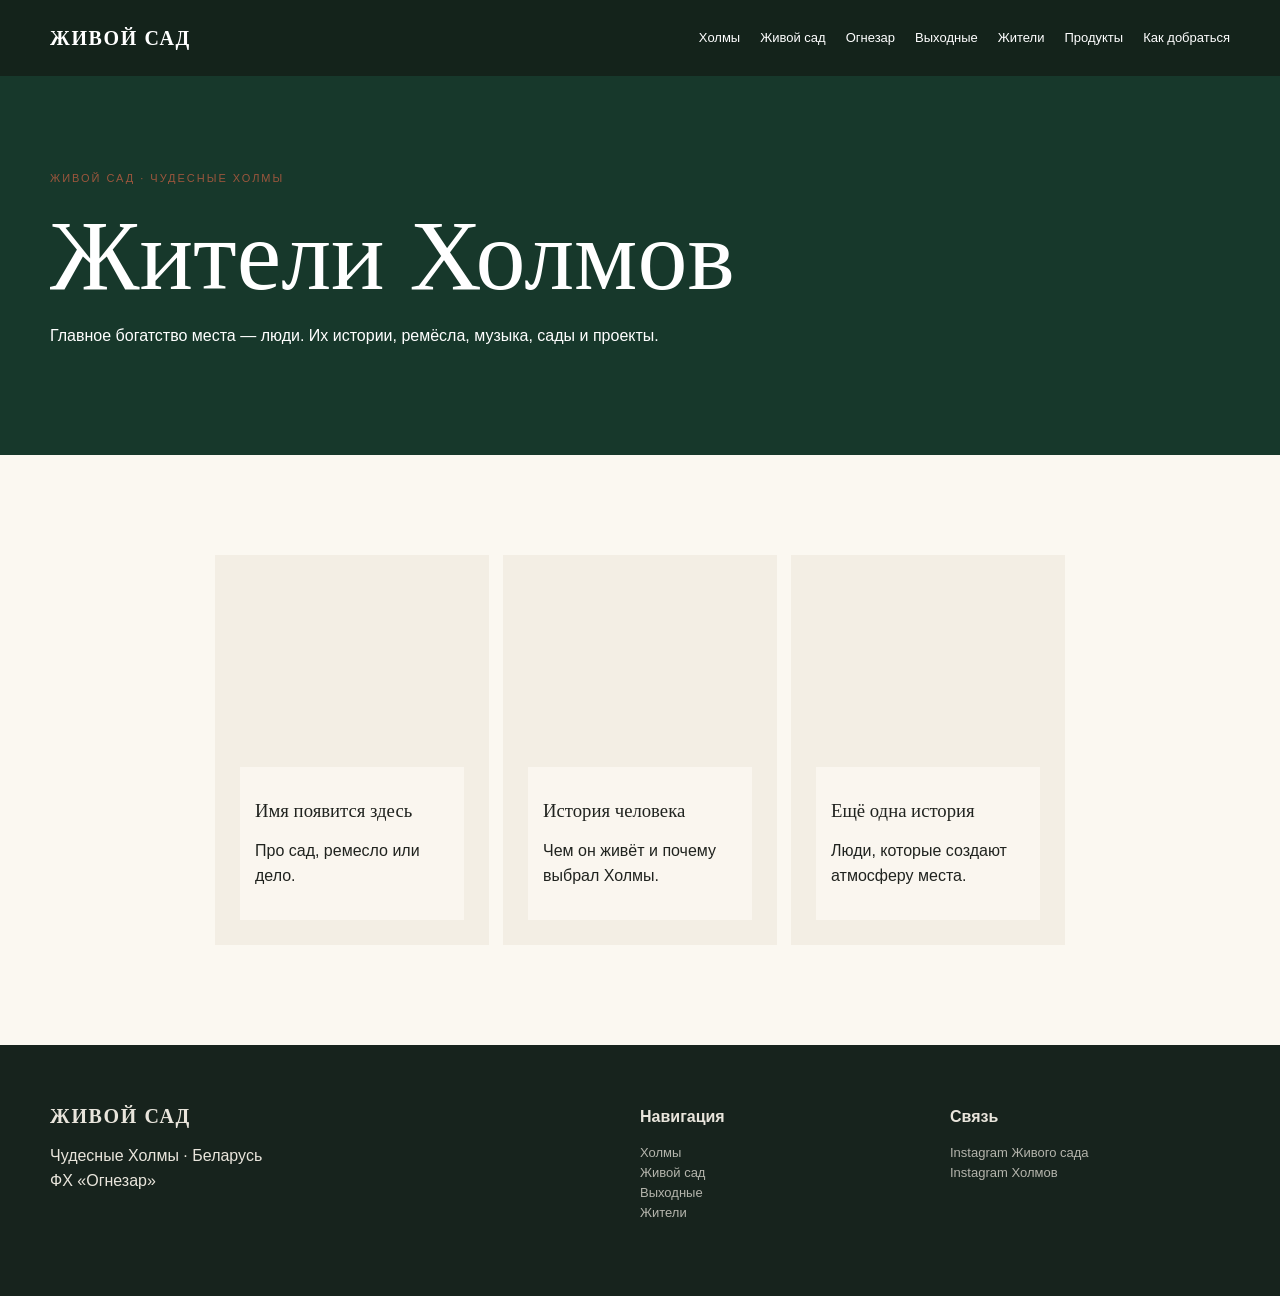
==== pages/people.html @ 3ed0517e "Add files via upload" ====
<!doctype html><html lang="ru"><head><meta charset="utf-8"><meta name="viewport" content="width=device-width,initial-scale=1"><title>Жители Холмов — Живой сад</title><link rel="stylesheet" href="../styles.css"></head><body><header class="site-header"><div class="container nav"><a class="brand" href="../index.html">ЖИВОЙ САД</a>
<nav class="navlinks"><a href="../pages/holmy.html">Холмы</a><a href="../pages/sad.html">Живой сад</a><a href="../pages/ognezar.html">Огнезар</a><a href="../pages/weekend.html">Выходные</a><a href="../pages/people.html">Жители</a><a href="../pages/products.html">Продукты</a><a href="../pages/contacts.html">Как добраться</a></nav><span class="menu">МЕНЮ</span></div></header><main><section class="page-hero"><div class="container"><div class="kicker">Живой сад · Чудесные Холмы</div><h1>Жители Холмов</h1><p>Главное богатство места — люди. Их истории, ремёсла, музыка, сады и проекты.</p></div></section><section><div class="container content"><div class="people"><article class="person" style="background-image:url(../img/people-1.jpg)"><div><h3>Имя появится здесь</h3><p>Про сад, ремесло или дело.</p></div></article><article class="person" style="background-image:url(../img/people-2.jpg)"><div><h3>История человека</h3><p>Чем он живёт и почему выбрал Холмы.</p></div></article><article class="person" style="background-image:url(../img/people-3.jpg)"><div><h3>Ещё одна история</h3><p>Люди, которые создают атмосферу места.</p></div></article></div></div></section></main><footer class="site-footer"><div class="container footergrid"><div><div class="brand">ЖИВОЙ САД</div><p>Чудесные Холмы · Беларусь<br>ФХ «Огнезар»</p></div><div><b>Навигация</b><p class="small"><a href="../pages/holmy.html">Холмы</a><br><a href="../pages/sad.html">Живой сад</a><br><a href="../pages/weekend.html">Выходные</a><br><a href="../pages/people.html">Жители</a></p></div><div><b>Связь</b><p class="small"><a href="https://www.instagram.com/zhyvy.sad/">Instagram Живого сада</a><br><a href="https://www.instagram.com/chudesnye.holmy/">Instagram Холмов</a></p></div></div></footer></body></html>
---- styles.css ----
:root{--paper:#fbf8f1;--cream:#f3eee4;--ink:#20231f;--green:#17382b;--line:#d8d0c1;--accent:#9b563d}
*{box-sizing:border-box}html{scroll-behavior:smooth}body{margin:0;background:var(--paper);color:var(--ink);font-family:Arial,sans-serif;line-height:1.55}h1,h2,h3{font-family:Georgia,serif;font-weight:400;line-height:1.05}a{color:inherit;text-decoration:none}.container{width:min(1180px,calc(100% - 40px));margin:auto}
.site-header{position:fixed;z-index:20;top:0;left:0;right:0;background:rgba(20,31,25,.82);backdrop-filter:blur(12px);color:white}.nav{height:76px;display:flex;align-items:center;gap:28px}.brand{font:700 20px Georgia,serif;letter-spacing:.08em;margin-right:auto}.navlinks{display:flex;gap:20px;font-size:13px}.navlinks a:hover{opacity:.7}.menu{display:none}
.hero{min-height:92vh;display:flex;align-items:end;padding:150px 0 70px;background:linear-gradient(180deg,rgba(0,0,0,.12),rgba(0,0,0,.62)),url('img/hero.jpg') center/cover no-repeat;color:white}.hero h1{font-size:clamp(58px,10vw,130px);margin:0 0 12px;letter-spacing:-.04em}.eyebrow,.kicker{font-size:11px;letter-spacing:.18em;text-transform:uppercase}.kicker{color:var(--accent);margin-bottom:16px}.hero p{max-width:620px;font-size:21px}.btn{display:inline-block;padding:14px 22px;border:1px solid currentColor;text-transform:uppercase;letter-spacing:.12em;font-size:11px}.btn.fill{background:var(--green);border-color:var(--green);color:#fff}
section{padding:100px 0}.intro{font:clamp(34px,5vw,65px) Georgia,serif;max-width:900px}.dark{background:var(--green);color:white}.grid{display:grid;grid-template-columns:repeat(12,1fr);gap:18px}.feature{grid-column:span 7;min-height:470px;background:#ddd center/cover no-repeat;padding:28px;display:flex;align-items:end}.feature:nth-child(2){grid-column:span 5}.feature h3{font-size:38px;margin:0}.cards{display:grid;grid-template-columns:repeat(4,1fr);gap:14px}.card{padding:28px;min-height:230px;background:var(--cream);border:1px solid var(--line)}.card h3{font-size:28px}.number{font-size:12px;color:var(--accent)}
.timeline{display:grid;grid-template-columns:120px 1fr;gap:22px;padding:20px 0;border-top:1px solid rgba(255,255,255,.25)}.page-hero{padding:170px 0 90px;background:var(--green);color:white}.page-hero h1{font-size:clamp(55px,8vw,100px);margin:0;max-width:950px}.content{max-width:850px}.content h2{font-size:44px;margin-top:70px}.quote{font:32px Georgia,serif;border-left:3px solid var(--accent);padding-left:25px;margin:50px 0}
.seasons,.people{display:grid;grid-template-columns:repeat(4,1fr);gap:14px}.season{min-height:330px;padding:26px;background:center/cover no-repeat;display:flex;align-items:end;color:white;position:relative}.season:after{content:"";position:absolute;inset:0;background:linear-gradient(transparent,rgba(0,0,0,.7))}.season h3{position:relative;z-index:1}.people{grid-template-columns:repeat(3,1fr)}.person{min-height:390px;background-size:cover;background-position:center;display:flex;align-items:end;padding:25px;background-color:var(--cream)}.person div{background:rgba(251,248,241,.9);padding:15px;width:100%}
.booking{background:#e6ddcf}.form{display:grid;grid-template-columns:1fr 1fr;gap:12px;max-width:800px}.form input,.form textarea{padding:15px;border:1px solid var(--line);background:var(--paper);font:inherit}.form textarea{grid-column:1/-1;min-height:120px}.form button{grid-column:1/-1;width:max-content}
.site-footer{background:#17231d;color:#e9e5dc;padding:60px 0}.footergrid{display:grid;grid-template-columns:2fr 1fr 1fr;gap:30px}.small{font-size:13px;opacity:.75}
@media(max-width:800px){.navlinks{display:none}.menu{display:block}.hero{min-height:82vh}.cards,.seasons,.people{grid-template-columns:1fr 1fr}.feature,.feature:nth-child(2){grid-column:span 12;min-height:360px}.form{grid-template-columns:1fr}.form textarea,.form button{grid-column:auto}.footergrid{grid-template-columns:1fr}.timeline{grid-template-columns:80px 1fr}}
@media(max-width:520px){.container{width:calc(100% - 28px)}section{padding:70px 0}.cards,.seasons,.people{grid-template-columns:1fr}.hero h1{font-size:60px}.intro{font-size:38px}.nav{height:64px}}
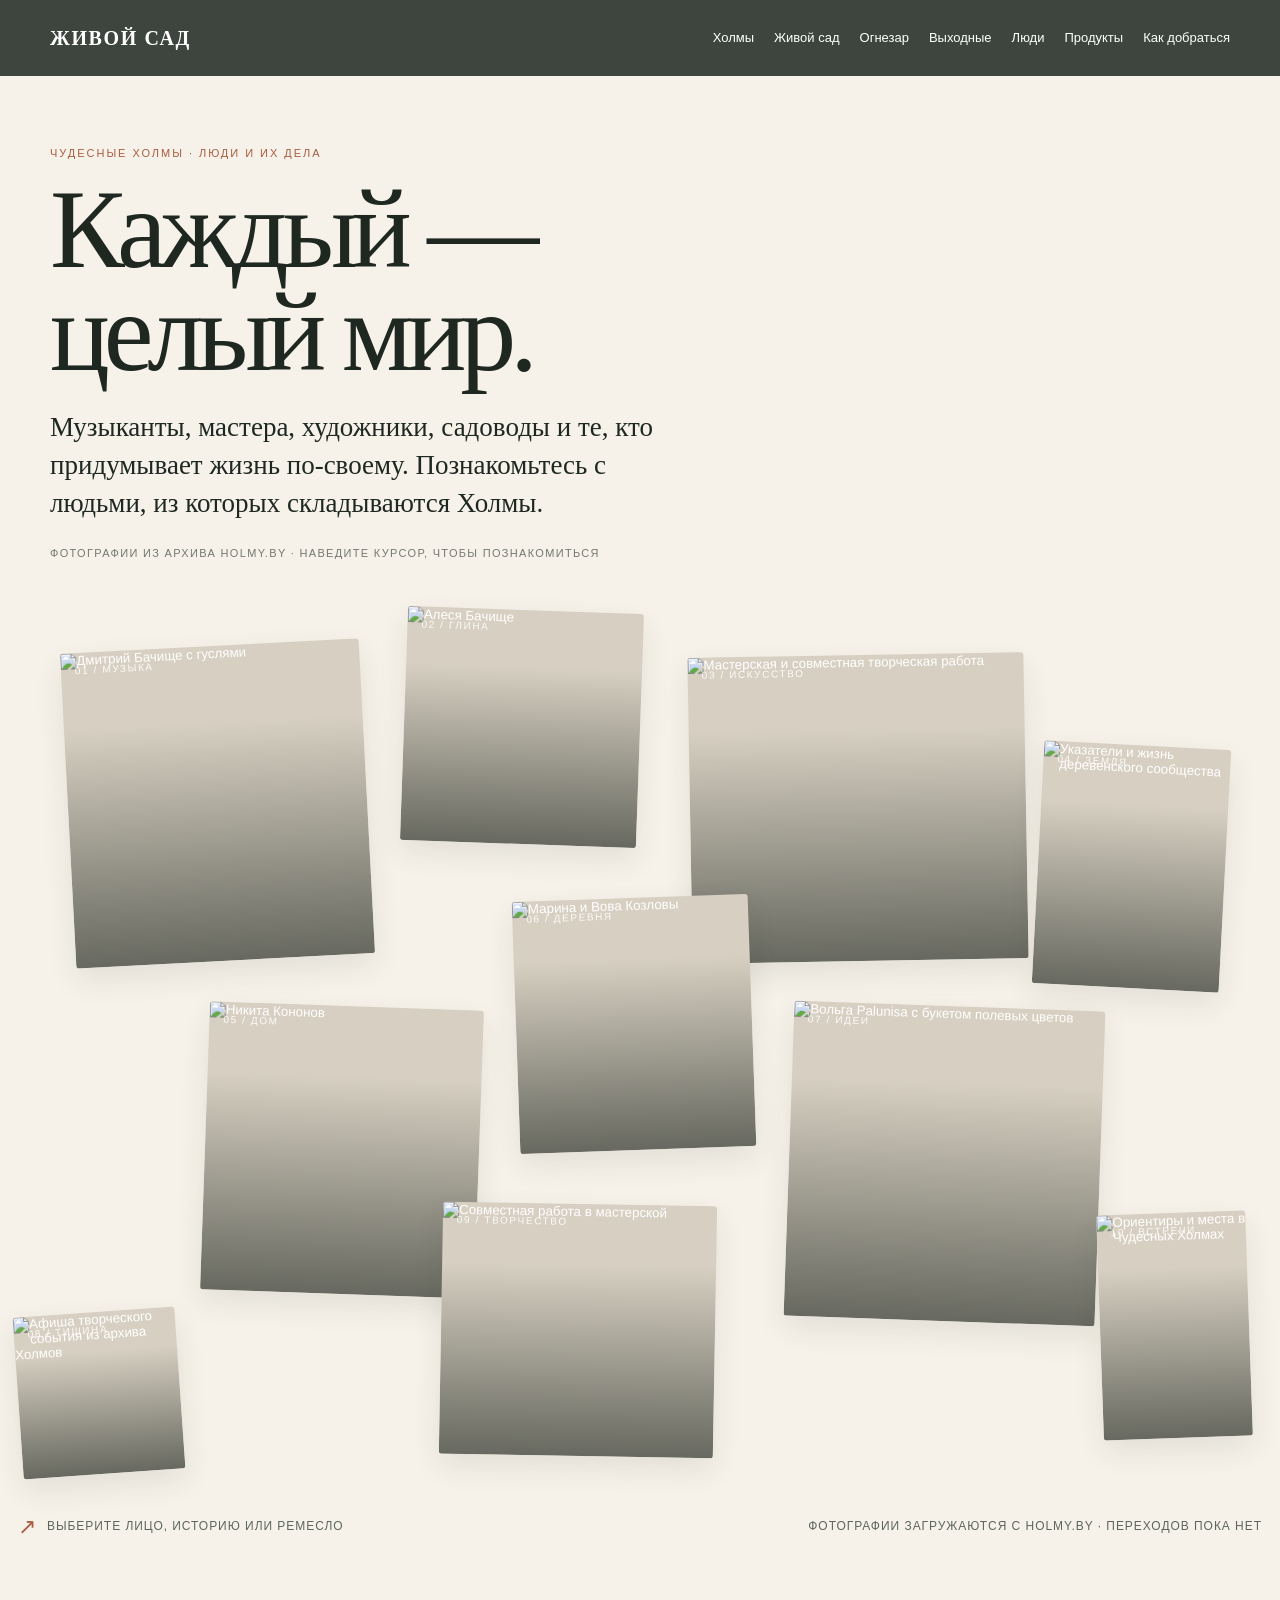
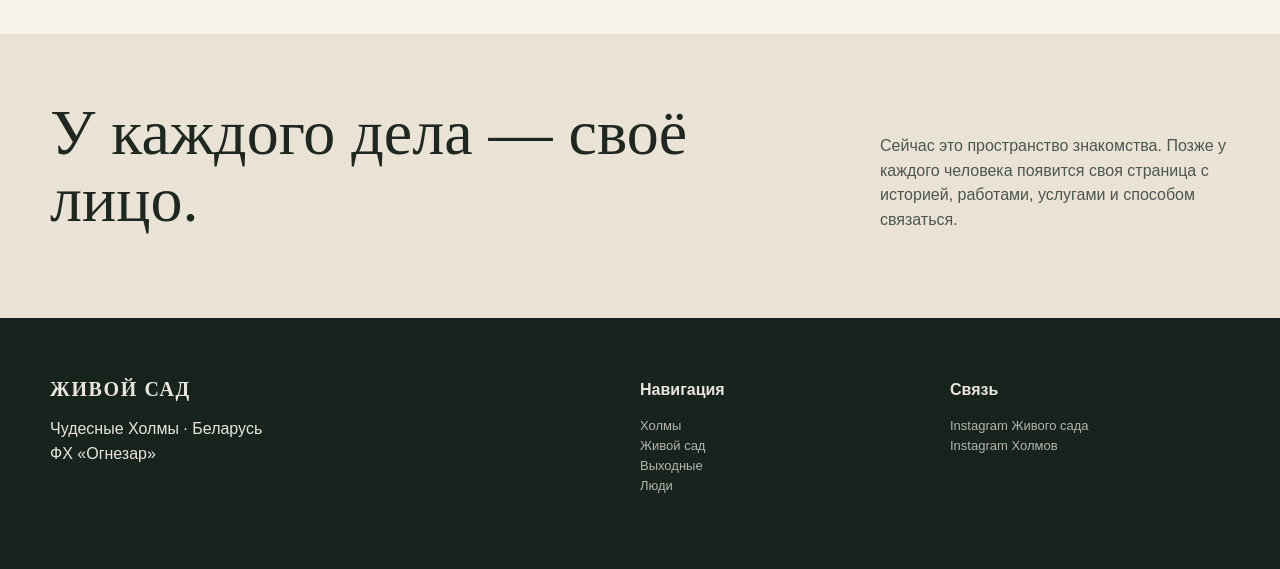
==== commit e2095aa2: "Add files via upload" ====
--- a/pages/people.html
+++ b/pages/people.html
@@ -1,2 +1,92 @@
-<!doctype html><html lang="ru"><head><meta charset="utf-8"><meta name="viewport" content="width=device-width,initial-scale=1"><title>Жители Холмов — Живой сад</title><link rel="stylesheet" href="../styles.css"></head><body><header class="site-header"><div class="container nav"><a class="brand" href="../index.html">ЖИВОЙ САД</a>
-<nav class="navlinks"><a href="../pages/holmy.html">Холмы</a><a href="../pages/sad.html">Живой сад</a><a href="../pages/ognezar.html">Огнезар</a><a href="../pages/weekend.html">Выходные</a><a href="../pages/people.html">Жители</a><a href="../pages/products.html">Продукты</a><a href="../pages/contacts.html">Как добраться</a></nav><span class="menu">МЕНЮ</span></div></header><main><section class="page-hero"><div class="container"><div class="kicker">Живой сад · Чудесные Холмы</div><h1>Жители Холмов</h1><p>Главное богатство места — люди. Их истории, ремёсла, музыка, сады и проекты.</p></div></section><section><div class="container content"><div class="people"><article class="person" style="background-image:url(../img/people-1.jpg)"><div><h3>Имя появится здесь</h3><p>Про сад, ремесло или дело.</p></div></article><article class="person" style="background-image:url(../img/people-2.jpg)"><div><h3>История человека</h3><p>Чем он живёт и почему выбрал Холмы.</p></div></article><article class="person" style="background-image:url(../img/people-3.jpg)"><div><h3>Ещё одна история</h3><p>Люди, которые создают атмосферу места.</p></div></article></div></div></section></main><footer class="site-footer"><div class="container footergrid"><div><div class="brand">ЖИВОЙ САД</div><p>Чудесные Холмы · Беларусь<br>ФХ «Огнезар»</p></div><div><b>Навигация</b><p class="small"><a href="../pages/holmy.html">Холмы</a><br><a href="../pages/sad.html">Живой сад</a><br><a href="../pages/weekend.html">Выходные</a><br><a href="../pages/people.html">Жители</a></p></div><div><b>Связь</b><p class="small"><a href="https://www.instagram.com/zhyvy.sad/">Instagram Живого сада</a><br><a href="https://www.instagram.com/chudesnye.holmy/">Instagram Холмов</a></p></div></div></footer></body></html>+<!doctype html>
+<html lang="ru">
+<head>
+<meta charset="utf-8"><meta name="viewport" content="width=device-width,initial-scale=1">
+<title>Люди Холмов — Чудесные Холмы</title>
+<meta name="description" content="Люди Чудесных Холмов: мастера, музыканты, художники, хранители садов и создатели необычных проектов.">
+<link rel="stylesheet" href="../styles.css">
+<style>
+:root{--paper:#f6f2e9;--ink:#1e2821;--green:#17382b;--rust:#a95d42}
+body{background:var(--paper)}
+.people-hero{padding:145px 0 24px;background:var(--paper);color:var(--ink)}
+.people-hero .kicker{color:var(--rust)}
+.people-hero h1{font-size:clamp(54px,9vw,112px);letter-spacing:-.055em;line-height:.92;margin:0;max-width:1000px}
+.people-hero .lead{font:clamp(19px,2.4vw,27px)/1.4 Georgia,serif;max-width:650px;margin:25px 0 0}
+.people-note{font-size:11px;letter-spacing:.12em;text-transform:uppercase;opacity:.6;margin-top:22px}
+.people-stage-wrap{padding:24px 0 90px;overflow:hidden}
+.people-stage{position:relative;width:min(1280px,calc(100% - 36px));height:clamp(650px,75vw,900px);max-height:920px;margin:auto;isolation:isolate}
+.person-tile{--x:0px;--y:0px;--rot:0deg;position:absolute;left:var(--left);top:var(--top);width:var(--w);height:var(--h);padding:0;border:0;border-radius:3px;overflow:hidden;display:block;text-align:left;background:#d7d0c2;cursor:pointer;transform:translate(var(--x),var(--y)) rotate(var(--rot));transition:transform .55s cubic-bezier(.2,.8,.2,1),filter .45s,box-shadow .45s;box-shadow:0 12px 30px #1d2b2017;outline-offset:5px;color:#fff}
+.person-tile img{width:100%;height:100%;object-fit:cover;display:block;filter:saturate(.82);transition:transform .7s cubic-bezier(.2,.8,.2,1),filter .5s}
+.person-tile:after{content:"";position:absolute;inset:20% 0 0;background:linear-gradient(180deg,transparent 5%,rgba(10,18,13,.78));opacity:.7;transition:opacity .4s}
+.person-tile .caption{position:absolute;z-index:2;left:17px;right:14px;bottom:17px;opacity:0;transform:translateY(12px);transition:opacity .35s,transform .45s;pointer-events:none;text-shadow:0 1px 12px #0006}
+.person-tile .name{display:block;font:clamp(18px,2vw,28px)/1.05 Georgia,serif;margin-bottom:7px}
+.person-tile .role{display:block;font-size:clamp(10px,1vw,13px);line-height:1.45;max-width:260px}
+.person-tile .number{position:absolute;z-index:2;top:12px;left:14px;color:#fff;font-size:10px;letter-spacing:.16em;opacity:.9}
+.person-tile:hover,.person-tile:focus-visible,.person-tile.is-active{z-index:50;transform:translate(var(--x),calc(var(--y) - 8px)) rotate(0deg) scale(1.075);box-shadow:0 26px 60px #18251d45;filter:saturate(1.08)}
+.person-tile:hover img,.person-tile:focus-visible img,.person-tile.is-active img{transform:scale(1.07);filter:saturate(1.05)}
+.person-tile:hover:after,.person-tile:focus-visible:after,.person-tile.is-active:after{opacity:1}
+.person-tile:hover .caption,.person-tile:focus-visible .caption,.person-tile.is-active .caption{opacity:1;transform:translateY(0)}
+/* A loose, intentionally asymmetric editorial constellation */
+.tile-1{--left:4%;--top:4%;--w:24%;--h:35%;--rot:-3deg}.tile-2{--left:31%;--top:0%;--w:19%;--h:26%;--rot:2deg}.tile-3{--left:54%;--top:5%;--w:27%;--h:34%;--rot:-1deg}.tile-4{--left:82%;--top:15%;--w:15%;--h:27%;--rot:3deg}.tile-5{--left:15%;--top:44%;--w:22%;--h:32%;--rot:2deg}.tile-6{--left:40%;--top:32%;--w:19%;--h:28%;--rot:-2deg}.tile-7{--left:62%;--top:44%;--w:25%;--h:35%;--rot:2deg}.tile-8{--left:0%;--top:78%;--w:13%;--h:18%;--rot:-4deg}.tile-9{--left:34%;--top:66%;--w:22%;--h:28%;--rot:1deg}.tile-10{--left:87%;--top:67%;--w:12%;--h:25%;--rot:-2deg}
+.people-stage.is-playing .person-tile:not(:hover):not(.is-active){--x:var(--push-x,0px);--y:var(--push-y,0px)}
+.people-stage-hint{display:flex;align-items:center;justify-content:space-between;gap:20px;width:min(1280px,calc(100% - 36px));margin:0 auto;color:#5d665e;font-size:12px;letter-spacing:.08em;text-transform:uppercase}
+.hint-mark{display:flex;align-items:center;gap:10px}.hint-mark:before{content:"↗";font-size:22px;color:var(--rust)}
+.people-bottom{padding:65px 0 85px;background:#e9e2d5}.people-bottom .inner{display:flex;align-items:end;justify-content:space-between;gap:30px}.people-bottom h2{font-size:clamp(35px,5vw,65px);max-width:650px;margin:0}.people-bottom p{max-width:350px;margin:0;color:#4c574e}
+@media(max-width:760px){.people-hero{padding-top:115px}.people-stage-wrap{padding-top:15px}.people-stage{width:calc(100% - 22px);height:auto;max-height:none;display:grid;grid-template-columns:repeat(2,minmax(0,1fr));gap:10px;align-items:start}.person-tile{position:relative;left:auto;top:auto;width:100%;height:auto;aspect-ratio:3/4;transform:none!important;rotate:0deg!important}.person-tile:nth-child(3n+1){aspect-ratio:4/5}.person-tile:nth-child(4n){aspect-ratio:2/3}.person-tile .caption{opacity:1;transform:none;left:12px;right:10px;bottom:12px}.person-tile .name{font-size:21px}.person-tile .role{font-size:11px}.person-tile .number{top:9px;left:10px}.person-tile:after{opacity:.9}.person-tile:hover,.person-tile.is-active{transform:scale(1.025)!important}.people-stage-hint{width:calc(100% - 28px);font-size:10px}.people-bottom .inner{display:block}.people-bottom p{margin-top:20px}}
+@media(prefers-reduced-motion:reduce){.person-tile,.person-tile img,.person-tile .caption{transition:none}}
+</style>
+</head>
+<body>
+<header class="site-header"><div class="container nav"><a class="brand" href="../index.html">ЖИВОЙ САД</a><nav class="navlinks"><a href="holmy.html">Холмы</a><a href="sad.html">Живой сад</a><a href="ognezar.html">Огнезар</a><a href="weekend.html">Выходные</a><a href="people.html">Люди</a><a href="products.html">Продукты</a><a href="contacts.html">Как добраться</a></nav><span class="menu">МЕНЮ</span></div></header>
+<main>
+<section class="people-hero"><div class="container"><div class="kicker">Чудесные Холмы · люди и их дела</div><h1>Каждый —<br>целый мир.</h1><p class="lead">Музыканты, мастера, художники, садоводы и те, кто придумывает жизнь по-своему. Познакомьтесь с людьми, из которых складываются Холмы.</p><div class="people-note">Фотографии из архива holmy.by · наведите курсор, чтобы познакомиться</div></div></section>
+<section class="people-stage-wrap" aria-label="Выберите человека"><div class="people-stage" id="peopleStage">
+<button class="person-tile tile-1" type="button" aria-label="Яросвет, гусляр"><img src="https://holmy.by/assets/img/people/dmitry-bachishe.jpg" alt="Дмитрий Бачище с гуслями"><span class="number">01 / МУЗЫКА</span><span class="caption"><span class="name">Яросвет</span><span class="role">Гусляр. Мастерская «ГуслЯръ». Изготовление гуслей, звуковые погружения.</span></span></button>
+<button class="person-tile tile-2" type="button" aria-label="Алеся, керамика"><img src="https://holmy.by/assets/img/people/alya-bachishe.jpg" alt="Алеся Бачище"><span class="number">02 / ГЛИНА</span><span class="caption"><span class="name">Алеся</span><span class="role">Керамика, посуда и творческие мастер-классы.</span></span></button>
+<button class="person-tile tile-3" type="button" aria-label="Александр Танана, художник"><img src="https://holmy.by/assets/img/legacy/craft/craft-08.jpg" alt="Мастерская и совместная творческая работа"><span class="number">03 / ИСКУССТВО</span><span class="caption"><span class="name">Мастерские Холмов</span><span class="role">Ремёсла, творческие занятия и люди, которые передают навыки.</span></span></button>
+<button class="person-tile tile-4" type="button" aria-label="Юлия, хутор"><img src="https://holmy.by/assets/img/legacy/nature/nature-01.jpg" alt="Указатели и жизнь деревенского сообщества"><span class="number">04 / ЗЕМЛЯ</span><span class="caption"><span class="name">Деревенские истории</span><span class="role">Места, проекты и инициативы жителей Чудесных Холмов.</span></span></button>
+<button class="person-tile tile-5" type="button" aria-label="Никита, дом и гостеприимство"><img src="https://holmy.by/assets/img/people/nikita-kononov.jpg" alt="Никита Кононов"><span class="number">05 / ДОМ</span><span class="caption"><span class="name">Никита Кононов</span><span class="role">Гостевой дом «Хата», баня, мебель и помощь по хозяйству.</span></span></button>
+<button class="person-tile tile-6" type="button" aria-label="Кристина, деревенская жизнь"><img src="https://holmy.by/assets/img/people/marina-i-vova-kozlovy.jpg" alt="Марина и Вова Козловы"><span class="number">06 / ДЕРЕВНЯ</span><span class="caption"><span class="name">Марина и Вова</span><span class="role">Гостеприимство, деревенская еда, фотография и музыка.</span></span></button>
+<button class="person-tile tile-7" type="button" aria-label="Настасья, творчество"><img src="https://holmy.by/assets/img/people/volga-palunisa.jpg" alt="Вольга Palunisa с букетом полевых цветов"><span class="number">07 / ИДЕИ</span><span class="caption"><span class="name">Вольга Palunisa</span><span class="role">Выцінанка, інтуіцыйныя выяўленчыя практыкі, партрэты.</span></span></button>
+<button class="person-tile tile-8" type="button" aria-label="Лена Sun, практики"><img src="https://holmy.by/assets/img/legacy/guests/guests-01.jpg" alt="Афиша творческого события из архива Холмов"><span class="number">08 / ТИШИНА</span><span class="caption"><span class="name">События и встречи</span><span class="role">Мастер-классы, детские занятия и совместные праздники.</span></span></button>
+<button class="person-tile tile-9" type="button" aria-label="Илья Зарецкий, творчество"><img src="https://holmy.by/assets/img/legacy/craft/craft-08.jpg" alt="Совместная работа в мастерской"><span class="number">09 / ТВОРЧЕСТВО</span><span class="caption"><span class="name">Творческие мастерские</span><span class="role">Дерево, ремесло, обучение и идеи, которые становятся делом.</span></span></button>
+<button class="person-tile tile-10" type="button" aria-label="Люди Холмов, встречи"><img src="https://holmy.by/assets/img/legacy/nature/nature-01.jpg" alt="Ориентиры и места в Чудесных Холмах"><span class="number">10 / ВСТРЕЧИ</span><span class="caption"><span class="name">И ещё многие</span><span class="role">Здесь у каждого своя история — и есть чем поделиться.</span></span></button>
+</div><div class="people-stage-hint"><span class="hint-mark">Выберите лицо, историю или ремесло</span><span>Фотографии загружаются с holmy.by · переходов пока нет</span></div></section>
+<section class="people-bottom"><div class="container inner"><h2>У каждого дела — своё лицо.</h2><p>Сейчас это пространство знакомства. Позже у каждого человека появится своя страница с историей, работами, услугами и способом связаться.</p></div></section>
+</main>
+<footer class="site-footer"><div class="container footergrid"><div><div class="brand">ЖИВОЙ САД</div><p>Чудесные Холмы · Беларусь<br>ФХ «Огнезар»</p></div><div><b>Навигация</b><p class="small"><a href="holmy.html">Холмы</a><br><a href="sad.html">Живой сад</a><br><a href="weekend.html">Выходные</a><br><a href="people.html">Люди</a></p></div><div><b>Связь</b><p class="small"><a href="https://www.instagram.com/zhyvy.sad/">Instagram Живого сада</a><br><a href="https://www.instagram.com/chudesnye.holmy/">Instagram Холмов</a></p></div></div></footer>
+<script>
+(() => {
+ const stage=document.getElementById('peopleStage');
+ const tiles=[...stage.querySelectorAll('.person-tile')];
+ let active=null;
+ function clear(){tiles.forEach(t=>{t.style.setProperty('--x','0px');t.style.setProperty('--y','0px')});stage.classList.remove('is-playing')}
+ function spread(target){
+   const box=stage.getBoundingClientRect(), tr=target.getBoundingClientRect();
+   const cx=tr.left+tr.width/2-box.left, cy=tr.top+tr.height/2-box.top;
+   stage.classList.add('is-playing');
+   tiles.forEach((tile,i)=>{
+     if(tile===target)return;
+     const r=tile.getBoundingClientRect(), x=r.left+r.width/2-box.left, y=r.top+r.height/2-box.top;
+     let dx=x-cx,dy=y-cy,dist=Math.sqrt(dx*dx+dy*dy)||1;
+     const strength=Math.max(0,1-dist/650)*34;
+     tile.style.setProperty('--x',`${dx/dist*strength}px`);
+     tile.style.setProperty('--y',`${dy/dist*strength}px`);
+   });
+ }
+ tiles.forEach(tile=>{
+   tile.addEventListener('pointerenter',()=>{if(matchMedia('(max-width:760px)').matches)return;spread(tile)});
+   tile.addEventListener('pointerleave',()=>{if(!active)clear()});
+   tile.addEventListener('focus',()=>spread(tile));
+   tile.addEventListener('blur',()=>{if(!active)clear()});
+   tile.addEventListener('click',()=>{
+     if(matchMedia('(max-width:760px)').matches){
+       if(active===tile){tile.classList.remove('is-active');active=null}else{tiles.forEach(t=>t.classList.remove('is-active'));active=tile;tile.classList.add('is-active')}
+     }
+     // Intentionally no navigation yet: this is the selection page prototype.
+   });
+ });
+ stage.addEventListener('pointerleave',()=>{if(!active)clear()});
+})();
+</script>
+</body></html>
